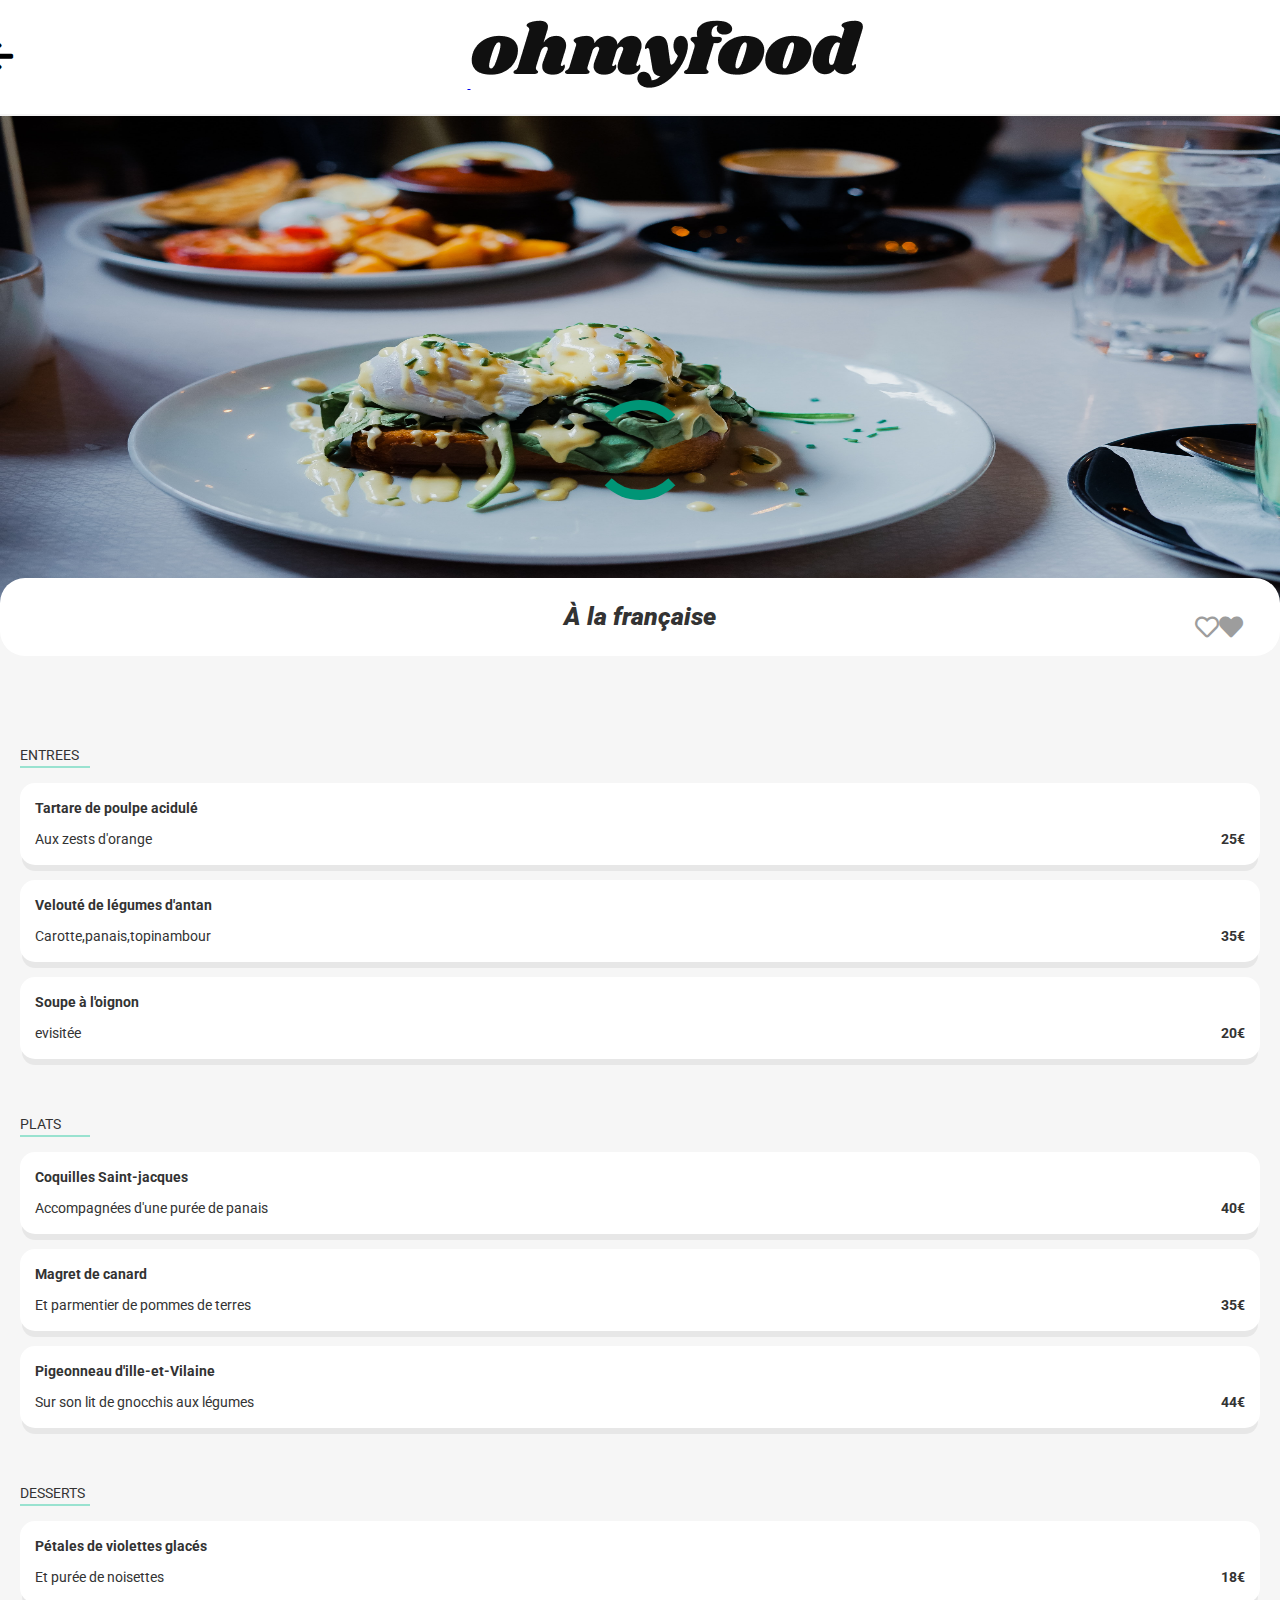
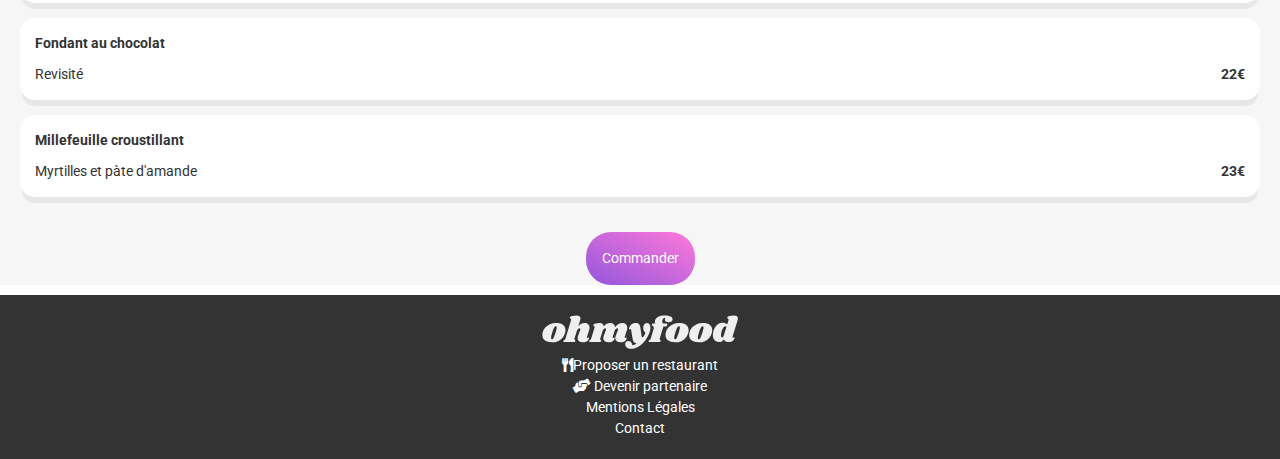
==== A_la_francaise.html @ a5523b83 "update project" ====
<!DOCTYPE html>
<html>


<head>
    <meta charset="utf-8" />
    <meta http-equiv="X-UA-Compatible" content="IE=edge" />
    <meta name="viewport" content="width=device-width, initial-scale=1" />
    <title>À la française</title>
    <meta name="description" content="À la française" />
    <link rel="shortcut icon" href="images/logo/ohmyfood@2x.svg" type="image/x-icon" />
    <link rel="preconnect" href="https://fonts.gstatic.com" />
    <link href="https://fonts.googleapis.com/css2?family=Shrikhand&display=swap" rel="stylesheet" />
    <link rel="preconnect" href="https://fonts.gstatic.com" />
    <link rel="preconnect" href="https://fonts.gstatic.com" />
    <link href="https://fonts.googleapis.com/css2?family=Roboto:ital,wght@0,100;0,300;0,400;0,500;0,700;0,900;1,100;1,300;1,400;1,500;1,700;1,900&display=swap" rel="stylesheet">

    <link rel="stylesheet" href="https://use.fontawesome.com/releases/v5.8.1/css/all.css" crossorigin="anonymous">
    <link rel="stylesheet" href="https://cdnjs.cloudflare.com/ajax/libs/font-awesome/4.7.0/css/font-awesome.min.css">
    <link rel="stylesheet" href="main.css">

</head>

<body>
    <div id="Bloc-page">
        <header>
            <div id="titre-principal">
                <a href="Accueil.html"> <i class="fas fa-arrow-left"></i> </a><img src="images/logo/ohmyfood.png" alt="logo-ohmyfood" />
            </div>
        </header>
        <div class="image-entete">
            <img src="images/restaurants/toa-heftiba-DQKerTsQwi0-unsplash.jpg" alt="À la française" title="À la française" />
            <h1>À la française</h1>
            <div class="heart"><i class="far fa-heart"></i><i class="fas fa-heart"></i></div>
        </div>
        <div class="block-item">
            <span class="title">ENTREES</span>
            <ul>
                <li class="animate-card">
                    <h2>Tartare de poulpe acidulé</h2>
                    <span>Aux zests d'orange</span>
                    <span class="price">25€</span>
                </li>
                <li class="animate-card">
                    <h2>Velouté de légumes d'antan</h2>
                    <span>Carotte,panais,topinambour</span>
                    <span class="price">35€</span>
                </li>
                <li class="animate-card">
                    <h2>Soupe à l'oignon</h2>
                    <span>evisitée</span>
                    <span class="price">20€</span>
                </li>
            </ul>
        </div>
        <div class="block-item">
            <span class="title">PLATS</span>
            <ul>
                <li class="animate-card">
                    <h2>Coquilles Saint-jacques</h2>
                    <span>Accompagnées d'une purée de panais</span>
                    <span class="price">40€</span>
                </li>
                <li class="animate-card">
                    <h2>Magret de canard</h2>
                    <span>Et parmentier de pommes de terres</span>
                    <span class="price">35€</span>
                </li>
                <li class="animate-card">
                    <h2>Pigeonneau d'ille-et-Vilaine</h2>
                    <span>Sur son lit de gnocchis aux légumes</span>
                    <span class="price">44€</span>
                </li>
            </ul>
        </div>
        <div class="block-item">
            <span class="title">DESSERTS</span>
            <ul>
                <li class="animate-card">
                    <h2>Pétales de violettes glacés</h2>
                    <span>Et purée de noisettes</span>
                    <span class="price">18€</span>
                </li>
                <li class="animate-card">
                    <h2>Fondant au chocolat</h2>
                    <span>Revisité</span>
                    <span class="price">22€</span>
                </li>
                <li class="animate-card">
                    <h2>Millefeuille croustillant</h2>
                    <span>Myrtilles et pàte d'amande</span>
                    <span class="price">23€</span>
                </li>
            </ul>
        </div>
        <div class="Commander"><span>Commander</span></div>
    </div>





    <footer>
        <div class="footer">
            <div class="footer__logo"> <img src="images/logo/ohmyfood@2x.svg" alt="logo-ohmyfood" /></div>
            <div class="footer__url">
                <ul class="footer__url__list">
                    <li> <a href="#"><i class="fas fa-utensils footer__icon"></i>Proposer un restaurant</a></li>
                    <li>
                        <a href="#"></a><i class="fas fa-hands-helping footer__icon"></i> Devenir partenaire</a>
                    </li>
                    <li><a href="#">Mentions Légales</a></li>
                    <li><a href="mailto:test@test.local">Contact</a></li>
                </ul>
            </div>
        </div>
    </footer>
    <div class="spinloader spinloader--full-height"></div>


</body>

</html>
---- main.css ----
@charset "UTF-8";
/*! minireset.css v0.0.6 | MIT License | github.com/jgthms/minireset.css */
html,
body,
p,
ol,
ul,
li,
dl,
dt,
dd,
blockquote,
figure,
fieldset,
legend,
textarea,
pre,
iframe,
hr,
h1,
h2,
h3,
h4,
h5,
h6 {
  margin: 0;
  padding: 0; }

h1,
h2,
h3,
h4,
h5,
h6 {
  font-size: 100%;
  font-weight: normal; }

ul {
  list-style: none; }

button,
input,
select {
  margin: 0; }

html {
  box-sizing: border-box; }

*,
*::before,
*::after {
  box-sizing: inherit; }

img,
video {
  height: auto;
  max-width: 100%; }

iframe {
  border: 0; }

table {
  border-collapse: collapse;
  border-spacing: 0; }

td,
th {
  padding: 0; }

/*Coleurs de base du site*/
/*Charte d'écriture*/
/*Font type*/
header {
  display: flex;
  flex-direction: column;
  background-color: #e9e9e9; }
  header div#titre-principal {
    text-align: center;
    padding: 15px;
    background: white;
    box-shadow: 0 1px 4px #000;
    border-bottom: 2px solid #f4f4f4;
    padding: 20px; }

div#fonctionnement {
  text-align: center;
  background-color: white; }
  div#fonctionnement span {
    font-weight: bold;
    font-size: 25px;
    text-align: center;
    display: block; }
  div#fonctionnement ol {
    width: 100%;
    float: left;
    list-style: none;
    background-color: white; }
    div#fonctionnement ol li {
      padding: 18px;
      border-radius: 25px;
      background-color: #ccc;
      display: inline-block;
      margin-bottom: 10px;
      position: relative;
      margin-right: 150px;
      box-shadow: 0px 7px 2px 1px #afafaf; }
      div#fonctionnement ol li span.number {
        background-color: #9356dc;
        border-radius: 25px;
        font-size: small;
        color: white;
        width: 30px;
        height: 30px;
        line-height: 30px;
        left: -18px;
        position: absolute; }
      div#fonctionnement ol li:hover {
        background-color: #afafaf; }
        div#fonctionnement ol li:hover i.fas {
          color: #9356dc; }
      div#fonctionnement ol li i.fas {
        padding-left: 10px;
        padding-right: 10px; }
      div#fonctionnement ol li a {
        color: #000;
        text-decoration: none; }

div#explorer {
  text-align: center; }
  div#explorer span {
    font-weight: bold;
    font-size: 25px; }
  div#explorer p {
    font-size: 25px;
    font-weight: bold; }

.localisation form {
  background: #ccc;
  padding: 20px;
  position: relative; }
  .localisation form .fa-map-marker-alt {
    position: absolute;
    left: 42%;
    top: 21px;
    font-size: 22px; }
  .localisation form #recherche {
    width: 100%;
    height: 30px;
    border: none;
    background: none;
    text-align: center;
    font-size: 24px; }
    .localisation form #recherche:focus {
      outline: none; }
    .localisation form #recherche::placeholder {
      color: #000; }

div#restaurant {
  height: 315px;
  width: 100%; }
  div#restaurant .item {
    display: block;
    float: left;
    width: 25%;
    padding: 2%; }
    div#restaurant .item .nouveau {
      font-size: larger;
      position: relative;
      bottom: 178px;
      left: 44px;
      background-color: lightgreen;
      padding: 6px;
      border-radius: 3px; }
    div#restaurant .item a img {
      width: 100%;
      display: flex;
      float: left;
      display: inline;
      height: 170px;
      padding: 0 10px;
      border-radius: 25px 25px 25px 25px; }
    div#restaurant .item .name {
      float: left; }
    div#restaurant .item .heart {
      text-align: right; }
    div#restaurant .item p {
      font-size: large;
      font-weight: bold; }
    div#restaurant .item span {
      font-size: larger;
      font-weight: 100; }
    div#restaurant .item i {
      cursor: pointer;
      top: 20px;
      position: relative; }

.heart .hoverB:hover, .heart:hover, .heart .hoverA:hover {
  transition: 1s 0s ease; }

.heart {
  position: relative;
  margin-right: 22px;
  margin-top: 4px; }
  .heart i {
    color: #9d9d9d;
    font-size: 24px;
    left: 11%; }
  .heart .hoverB {
    left: 0;
    opacity: 0;
    position: absolute; }
    .heart .hoverB:hover {
      background: linear-gradient(#ff79da, #9356dc);
      -webkit-text-fill-color: transparent;
      -webkit-background-clip: text;
      opacity: 1;
      z-index: 999; }
  .heart:hover {
    cursor: pointer;
    overflow: hidden;
    opacity: 1; }
  .heart .hoverA:hover {
    opacity: 0; }

footer a {
  text-decoration: none;
  color: #fff; }

.footer {
  background: #333;
  padding: 20px;
  text-align: center;
  color: #fff; }
  .footer__logo {
    filter: invert(50); }

.footer-icon {
  margin-right: 15px; }

/*Coleurs de base du site*/
/*Charte d'écriture*/
/*Font type*/
html,
body {
  font-family: "Roboto", sans-serif; }

div#Bloc-page {
  background-color: #f6f6f6; }

body {
  background-color: #fff;
  color: #333;
  font-family: Roboto, sans-serif;
  font-size: 0.875rem;
  line-height: 1.5;
  margin: 0;
  text-align: left;
  overflow-x: hidden; }

header div#titre-principal {
  text-align: center;
  padding: 15px;
  background: white;
  box-shadow: 0 1px 4px #000;
  border-bottom: 2px solid #f4f4f4;
  padding: 20px; }
  header div#titre-principal a i.fas.fa-arrow-left {
    color: black;
    width: 50px;
    font-size: xx-large;
    position: relative;
    right: 444px;
    bottom: 20px; }
  header div#titre-principal img {
    height: auto;
    max-width: 100%; }

.image-entete img {
  width: 100%;
  height: 500px;
  display: flex;
  margin: auto;
  text-align: center; }
.image-entete h1 {
  width: 100%;
  font-style: italic;
  font-weight: 900;
  text-align: center;
  background-color: #fff;
  border-radius: 25px 25px 25px 25px;
  position: relative;
  top: -38px;
  padding: 20px;
  font-size: 25px; }
.image-entete i {
  position: relative;
  bottom: 83px;
  left: 95%; }
  .image-entete i .far {
    cursor: pointer;
    top: 20px;
    position: relative; }
    .image-entete i .far:hover {
      color: red; }
  .image-entete i .fas {
    cursor: pointer;
    top: 20px;
    position: relative; }
    .image-entete i .fas:hover {
      color: red; }

.block-item {
  margin-bottom: 15px;
  padding: 20px; }
  .block-item .title::after {
    display: block;
    height: 2px;
    width: 70px;
    background: #99E2D0;
    content: " "; }
  .block-item ul li {
    background: #fff;
    margin-top: 15px;
    padding: 15px;
    border-radius: 15px;
    box-shadow: 0px 8px 0px -2px #e7e7e7; }
    .block-item ul li h2 {
      margin-bottom: 10px;
      font-weight: bold; }
    .block-item ul li span {
      font-weight: 400; }
      .block-item ul li span.price {
        float: right;
        font-weight: bold; }

.Commander {
  background: linear-gradient(27deg, #9356DC, #FF79DA 100%);
  text-decoration: none;
  padding: 16px;
  border-radius: 25px;
  color: white;
  width: max-content;
  position: relative;
  margin: auto;
  margin-bottom: 10px; }

/*Coleurs de base du site*/
/*Charte d'écriture*/
/*Font type*/
.custom-button {
  padding: 16px;
  display: inline-block;
  border-radius: 25px;
  color: #fff;
  text-decoration: none;
  background: linear-gradient(27deg, #ff79da, #9356dc 100%);
  text-align: center; }

.spinloader {
  display: flex;
  justify-content: center;
  overflow: hidden;
  position: relative; }
  .spinloader::after {
    content: "";
    width: 100px;
    height: 100px;
    border: 10px solid transparent;
    border-top-color: #009576;
    border-bottom-color: #009576;
    border-radius: 50%;
    -webkit-animation: spinloader 3s forwards;
    animation: spinloader 3s forwards; }
  .spinloader--full-height {
    align-items: center;
    height: 100%;
    position: absolute;
    left: 0;
    right: 0;
    top: 0;
    margin: 0 auto; }

@keyframes spinloader {
  from {
    transform: rotate(0deg);
    opacity: 1; }
  to {
    transform: rotate(360deg);
    opacity: 0; } }
.animate-card {
  position: relative;
  -webkit-animation-name: animate-card;
  -webkit-animation-duration: 2s;
  animation-name: animate-card;
  animation-duration: 2s; }

@-webkit-keyframes animate-card {
  from {
    bottom: -50px;
    opacity: 0; }
  to {
    bottom: 0px;
    opacity: 1; } }
@keyframes animate-card {
  from {
    bottom: -50px;
    opacity: 0; }
  to {
    bottom: 0;
    opacity: 1; } }

/*# sourceMappingURL=main.css.map */
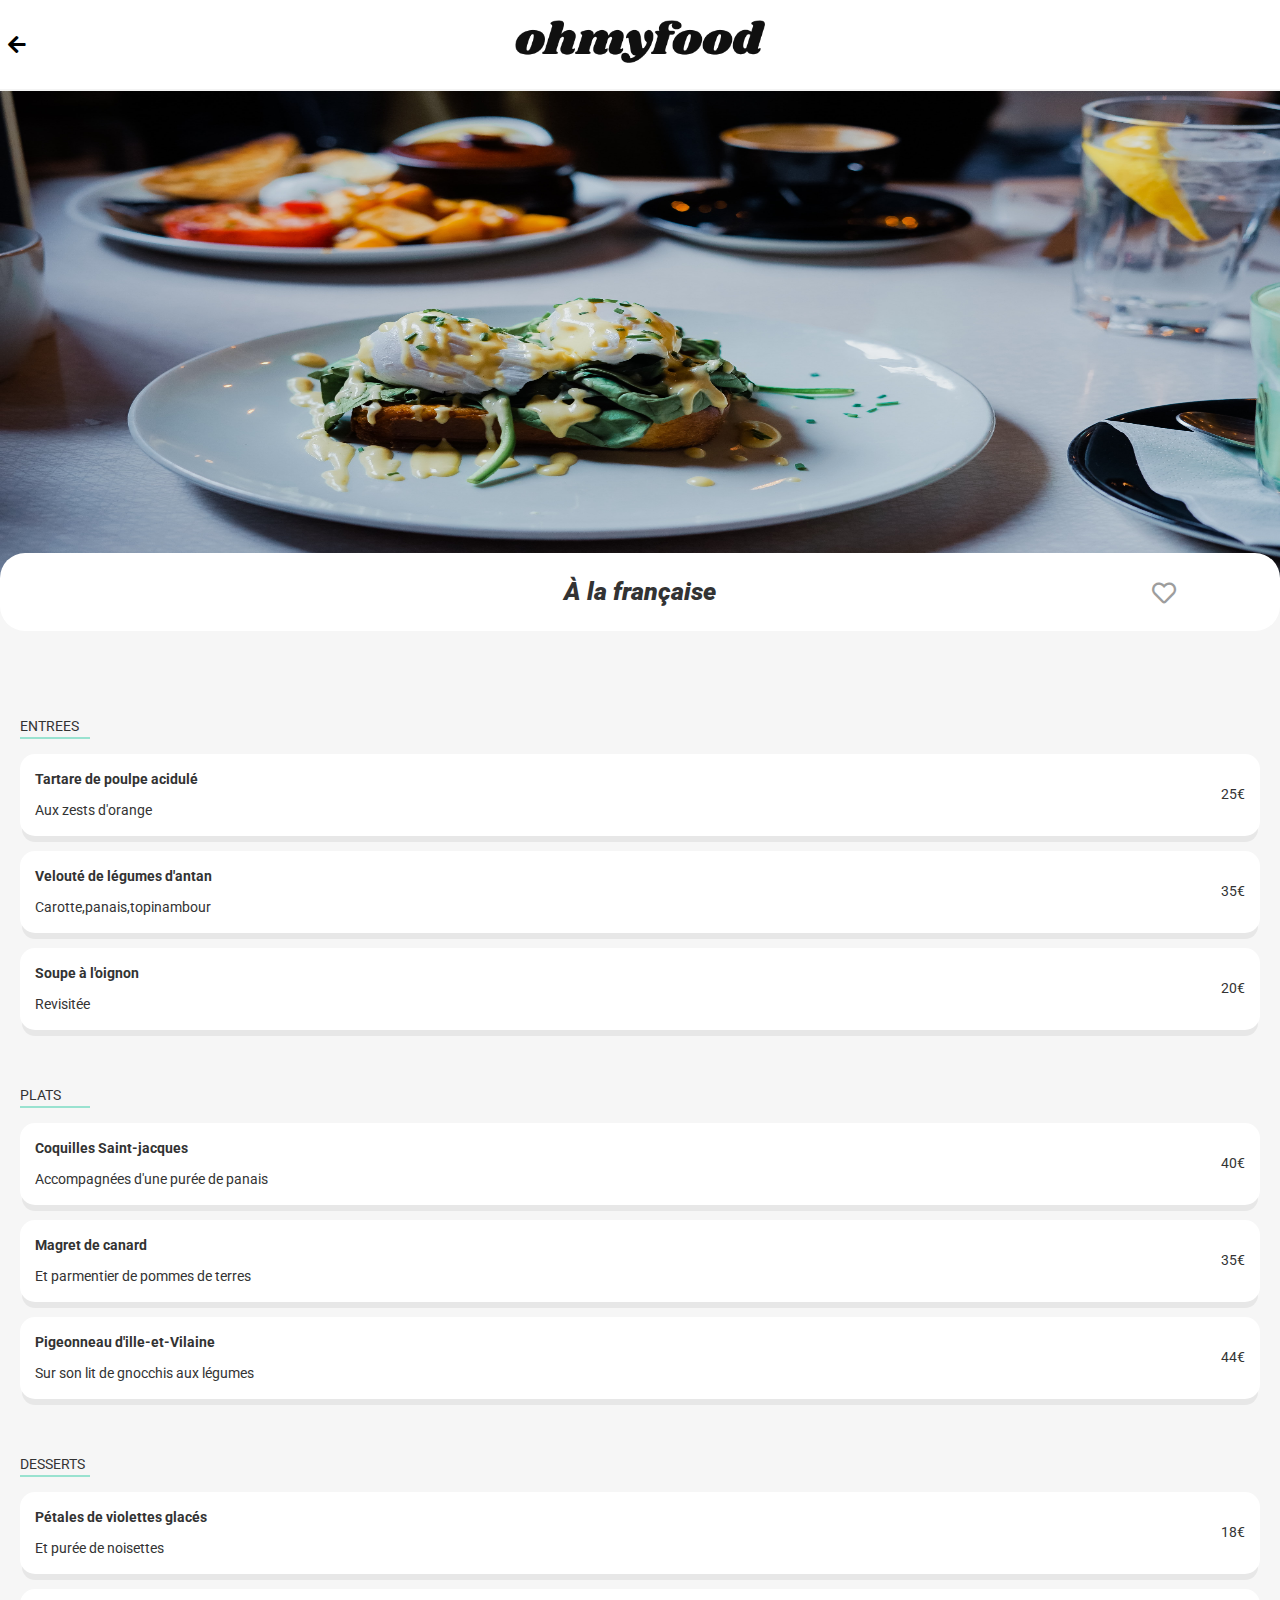
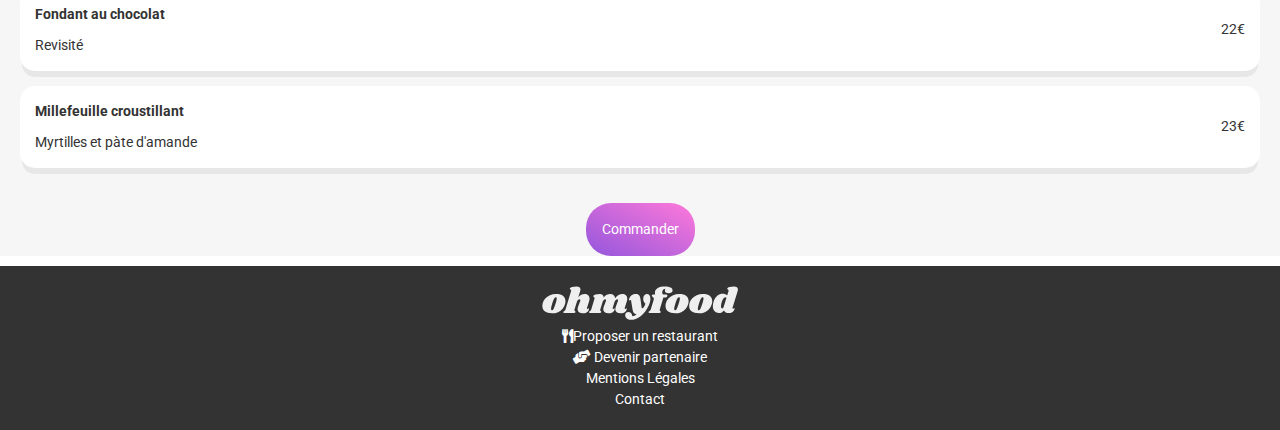
==== commit c180adbd: "update project" ====
--- a/A_la_francaise.html
+++ b/A_la_francaise.html
@@ -31,25 +31,45 @@
         <div class="image-entete">
             <img src="images/restaurants/toa-heftiba-DQKerTsQwi0-unsplash.jpg" alt="À la française" title="À la française" />
             <h1>À la française</h1>
-            <div class="heart"><i class="far fa-heart"></i><i class="fas fa-heart"></i></div>
+
+            <div class="like"><i class="far fa-heart default-icon"></i><i class="fas fa-heart hover-icon"></i>
+            </div>
         </div>
         <div class="block-item">
             <span class="title">ENTREES</span>
             <ul>
                 <li class="animate-card">
-                    <h2>Tartare de poulpe acidulé</h2>
-                    <span>Aux zests d'orange</span>
-                    <span class="price">25€</span>
+                    <div class="item-header">
+                        <h2>Tartare de poulpe acidulé</h2>
+                        <span>Aux zests d'orange</span>
+                    </div>
+
+                    <div class="item-price">25€</div>
+                    <div class="checkbox">
+                        <i class="fas fa-check-circle btn-checked"></i>
+                    </div>
                 </li>
                 <li class="animate-card">
-                    <h2>Velouté de légumes d'antan</h2>
-                    <span>Carotte,panais,topinambour</span>
-                    <span class="price">35€</span>
+                    <div class="item-header">
+                        <h2>Velouté de légumes d'antan</h2>
+                        <span>Carotte,panais,topinambour</span>
+                    </div>
+                    <div class="item-price">35€
+                    </div>
+                    <div class="checkbox">
+                        <i class="fas fa-check-circle btn-checked"></i>
+                    </div>
                 </li>
                 <li class="animate-card">
-                    <h2>Soupe à l'oignon</h2>
-                    <span>evisitée</span>
-                    <span class="price">20€</span>
+                    <div class="item-header">
+                        <h2>Soupe à l'oignon</h2>
+                        <span>Revisitée</span>
+                    </div>
+                    <div class="item-price">20€
+                    </div>
+                    <div class="checkbox">
+                        <i class="fas fa-check-circle btn-checked"></i>
+                    </div>
                 </li>
             </ul>
         </div>
@@ -57,19 +77,36 @@
             <span class="title">PLATS</span>
             <ul>
                 <li class="animate-card">
-                    <h2>Coquilles Saint-jacques</h2>
-                    <span>Accompagnées d'une purée de panais</span>
-                    <span class="price">40€</span>
+                    <div class="item-header">
+                        <h2>Coquilles Saint-jacques</h2>
+                        <span>Accompagnées d'une purée de panais</span>
+                    </div>
+                    <div class="item-price">40€</div>
+                    <div class="checkbox">
+                        <i class="fas fa-check-circle btn-checked"></i>
+                    </div>
                 </li>
                 <li class="animate-card">
-                    <h2>Magret de canard</h2>
-                    <span>Et parmentier de pommes de terres</span>
-                    <span class="price">35€</span>
+                    <div class="item-header">
+                        <h2>Magret de canard</h2>
+                        <span>Et parmentier de pommes de terres</span>
+                    </div>
+                    <div class="item-price">35€</div>
+
+                    <div class="checkbox">
+                        <i class="fas fa-check-circle btn-checked"></i>
+                    </div>
                 </li>
                 <li class="animate-card">
-                    <h2>Pigeonneau d'ille-et-Vilaine</h2>
-                    <span>Sur son lit de gnocchis aux légumes</span>
-                    <span class="price">44€</span>
+                    <div class="item-header">
+                        <h2>Pigeonneau d'ille-et-Vilaine</h2>
+                        <span>Sur son lit de gnocchis aux légumes</span>
+                    </div>
+                    <div class="item-price">44€</div>
+
+                    <div class="checkbox">
+                        <i class="fas fa-check-circle btn-checked"></i>
+                    </div>
                 </li>
             </ul>
         </div>
@@ -77,19 +114,35 @@
             <span class="title">DESSERTS</span>
             <ul>
                 <li class="animate-card">
-                    <h2>Pétales de violettes glacés</h2>
-                    <span>Et purée de noisettes</span>
-                    <span class="price">18€</span>
+                    <div class="item-header">
+                        <h2>Pétales de violettes glacés</h2>
+                        <span>Et purée de noisettes</span>
+                    </div>
+                    <div class="item-price">18€</div>
+
+                    <div class="checkbox">
+                        <i class="fas fa-check-circle btn-checked"></i>
+                    </div>
                 </li>
                 <li class="animate-card">
-                    <h2>Fondant au chocolat</h2>
-                    <span>Revisité</span>
-                    <span class="price">22€</span>
+                    <div class="item-header">
+                        <h2>Fondant au chocolat</h2>
+                        <span>Revisité</span>
+                    </div>
+                    <div class="item-price">22€</div>
+                    <div class="checkbox">
+                        <i class="fas fa-check-circle btn-checked"></i>
+                    </div>
                 </li>
                 <li class="animate-card">
-                    <h2>Millefeuille croustillant</h2>
-                    <span>Myrtilles et pàte d'amande</span>
-                    <span class="price">23€</span>
+                    <div class="item-header">
+                        <h2>Millefeuille croustillant</h2>
+                        <span>Myrtilles et pàte d'amande</span>
+                    </div>
+                    <div class="item-price">23€</div>
+                    <div class="checkbox">
+                        <i class="fas fa-check-circle btn-checked"></i>
+                    </div>
                 </li>
             </ul>
         </div>
@@ -115,7 +168,9 @@
             </div>
         </div>
     </footer>
-    <div class="spinloader spinloader--full-height"></div>
+    <div class="spinloader spinloader--full-height">
+
+    </div>
 
 
 </body>
--- a/main.css
+++ b/main.css
@@ -70,6 +70,13 @@
 /*Coleurs de base du site*/
 /*Charte d'écriture*/
 /*Font type*/
+html,
+body {
+  overflow-x: hidden; }
+
+img {
+  max-width: 100%; }
+
 header {
   display: flex;
   flex-direction: column;
@@ -82,14 +89,36 @@
     border-bottom: 2px solid #f4f4f4;
     padding: 20px; }
 
+footer a {
+  text-decoration: none;
+  color: #fff; }
+
+.footer {
+  background: #333;
+  padding: 20px;
+  text-align: center;
+  color: #fff;
+  float: left;
+  width: 100%; }
+  .footer__logo {
+    filter: invert(50); }
+
+.footer-icon {
+  margin-right: 15px; }
+
+/*Coleurs de base du site*/
+/*Charte d'écriture*/
+/*Font type*/
 div#fonctionnement {
   text-align: center;
-  background-color: white; }
+  background-color: white;
+  padding: 20px; }
   div#fonctionnement span {
     font-weight: bold;
     font-size: 25px;
     text-align: center;
-    display: block; }
+    display: block;
+    margin-bottom: 20px; }
   div#fonctionnement ol {
     width: 100%;
     float: left;
@@ -98,12 +127,16 @@
     div#fonctionnement ol li {
       padding: 18px;
       border-radius: 25px;
-      background-color: #ccc;
+      background-color: #f6f6f6;
       display: inline-block;
       margin-bottom: 10px;
       position: relative;
       margin-right: 150px;
-      box-shadow: 0px 7px 2px 1px #afafaf; }
+      box-shadow: 2px 2px 10px 2px #e9e9e9; }
+      @media (max-width: 991.98px) {
+        div#fonctionnement ol li {
+          width: 100%;
+          margin-bottom: 16px; } }
       div#fonctionnement ol li span.number {
         background-color: #9356dc;
         border-radius: 25px;
@@ -114,6 +147,9 @@
         line-height: 30px;
         left: -18px;
         position: absolute; }
+        @media (max-width: 991.98px) {
+          div#fonctionnement ol li span.number {
+            left: 0; } }
       div#fonctionnement ol li:hover {
         background-color: #afafaf; }
         div#fonctionnement ol li:hover i.fas {
@@ -126,16 +162,17 @@
         text-decoration: none; }
 
 div#explorer {
-  text-align: center; }
+  text-align: center;
+  padding: 20px; }
   div#explorer span {
     font-weight: bold;
     font-size: 25px; }
   div#explorer p {
     font-size: 25px;
-    font-weight: bold; }
+    font-weight: 300; }
 
 .localisation form {
-  background: #ccc;
+  background: #eaeaea;
   padding: 20px;
   position: relative; }
   .localisation form .fa-map-marker-alt {
@@ -143,109 +180,117 @@
     left: 42%;
     top: 21px;
     font-size: 22px; }
-  .localisation form #recherche {
-    width: 100%;
-    height: 30px;
-    border: none;
-    background: none;
-    text-align: center;
-    font-size: 24px; }
-    .localisation form #recherche:focus {
-      outline: none; }
-    .localisation form #recherche::placeholder {
-      color: #000; }
+    @media (max-width: 991.98px) {
+      .localisation form .fa-map-marker-alt {
+        left: 0px; } }
+.localisation #recherche {
+  width: 100%;
+  height: 30px;
+  border: none;
+  background: none;
+  text-align: center;
+  font-size: 24px; }
+  .localisation #recherche:focus {
+    outline: none; }
+  .localisation #recherche::placeholder {
+    color: #000; }
 
 div#restaurant {
-  height: 315px;
-  width: 100%; }
+  display: block;
+  float: left;
+  width: 100%;
+  background: #f6f6f6; }
+  @media (max-width: 991.98px) {
+    div#restaurant {
+      padding: 25px; } }
   div#restaurant .item {
     display: block;
     float: left;
-    width: 25%;
-    padding: 2%; }
+    width: 23%;
+    position: relative;
+    background: #fff;
+    margin: 1%;
+    border-radius: 25px;
+    box-shadow: 2px 2px 10px 2px #e9e9e9; }
+    @media (max-width: 991.98px) {
+      div#restaurant .item {
+        float: none;
+        width: 100%;
+        margin: 0;
+        margin-bottom: 15px; } }
     div#restaurant .item .nouveau {
-      font-size: larger;
-      position: relative;
-      bottom: 178px;
-      left: 44px;
-      background-color: lightgreen;
-      padding: 6px;
-      border-radius: 3px; }
+      background: #99e2d0;
+      color: #008766;
+      position: absolute;
+      padding: 2px 10px;
+      border-radius: 3px;
+      font-size: 15px;
+      font-weight: bold;
+      top: 20px;
+      right: 17px; }
+      div#restaurant .item .nouveau span {
+        font-size: 14px;
+        font-weight: 400; }
     div#restaurant .item a img {
       width: 100%;
       display: flex;
       float: left;
       display: inline;
       height: 170px;
-      padding: 0 10px;
-      border-radius: 25px 25px 25px 25px; }
+      border-radius: 25px 25px 0px 0px; }
+      @media (max-width: 991.98px) {
+        div#restaurant .item a img {
+          height: auto; } }
     div#restaurant .item .name {
       float: left; }
+      div#restaurant .item .name span {
+        font-size: larger;
+        font-weight: 400; }
     div#restaurant .item .heart {
       text-align: right; }
     div#restaurant .item p {
       font-size: large;
       font-weight: bold; }
-    div#restaurant .item span {
-      font-size: larger;
-      font-weight: 100; }
     div#restaurant .item i {
       cursor: pointer;
       top: 20px;
       position: relative; }
 
-.heart .hoverB:hover, .heart:hover, .heart .hoverA:hover {
+.heart-block {
+  display: flex;
+  justify-content: space-between;
+  flex-direction: row;
+  flex-wrap: nowrap;
+  width: 100%;
+  padding: 15px 10px; }
+  .heart-block .like {
+    position: relative;
+    margin-right: 22px;
+    margin-top: 4px;
+    float: left; }
+    .heart-block .like i {
+      color: #9d9d9d;
+      font-size: 24px;
+      left: 50%; }
+    .heart-block .like .hover-icon {
+      left: 0;
+      opacity: 0;
+      position: absolute; }
+      .heart-block .like .hover-icon:hover {
+        background: linear-gradient(#ff79da, #9356dc);
+        -webkit-text-fill-color: transparent;
+        -webkit-background-clip: text;
+        opacity: 1;
+        z-index: 999; }
+    .heart-block .like:hover {
+      cursor: pointer;
+      overflow: hidden;
+      opacity: 1; }
+    .heart-block .like .default-icon:hover {
+      opacity: 0; }
+
+.heart-block .like .hover-icon:hover, .heart-block .like:hover, .image-entete .hover-icon:hover, .image-entete:hover, .image-entete .default-icon:hover {
   transition: 1s 0s ease; }
-
-.heart {
-  position: relative;
-  margin-right: 22px;
-  margin-top: 4px; }
-  .heart i {
-    color: #9d9d9d;
-    font-size: 24px;
-    left: 11%; }
-  .heart .hoverB {
-    left: 0;
-    opacity: 0;
-    position: absolute; }
-    .heart .hoverB:hover {
-      background: linear-gradient(#ff79da, #9356dc);
-      -webkit-text-fill-color: transparent;
-      -webkit-background-clip: text;
-      opacity: 1;
-      z-index: 999; }
-  .heart:hover {
-    cursor: pointer;
-    overflow: hidden;
-    opacity: 1; }
-  .heart .hoverA:hover {
-    opacity: 0; }
-
-footer a {
-  text-decoration: none;
-  color: #fff; }
-
-.footer {
-  background: #333;
-  padding: 20px;
-  text-align: center;
-  color: #fff; }
-  .footer__logo {
-    filter: invert(50); }
-
-.footer-icon {
-  margin-right: 15px; }
-
-/*Coleurs de base du site*/
-/*Charte d'écriture*/
-/*Font type*/
-html,
-body {
-  font-family: "Roboto", sans-serif; }
-
-div#Bloc-page {
-  background-color: #f6f6f6; }
 
 body {
   background-color: #fff;
@@ -257,6 +302,13 @@
   text-align: left;
   overflow-x: hidden; }
 
+div#Bloc-page {
+  background-color: #f6f6f6;
+  position: relative;
+  z-index: 99; }
+  div#Bloc-page a {
+    text-decoration: none; }
+
 header div#titre-principal {
   text-align: center;
   padding: 15px;
@@ -264,16 +316,18 @@
   box-shadow: 0 1px 4px #000;
   border-bottom: 2px solid #f4f4f4;
   padding: 20px; }
-  header div#titre-principal a i.fas.fa-arrow-left {
+  header div#titre-principal a {
+    text-decoration: none;
     color: black;
     width: 50px;
-    font-size: xx-large;
-    position: relative;
-    right: 444px;
-    bottom: 20px; }
+    font-size: 20px;
+    position: absolute;
+    top: 30px;
+    left: -8px; }
   header div#titre-principal img {
     height: auto;
-    max-width: 100%; }
+    max-width: 100%;
+    width: 250px; }
 
 .image-entete img {
   width: 100%;
@@ -292,22 +346,33 @@
   top: -38px;
   padding: 20px;
   font-size: 25px; }
+.image-entete .like {
+  position: relative;
+  bottom: 88px;
+  left: 90%; }
 .image-entete i {
-  position: relative;
-  bottom: 83px;
-  left: 95%; }
-  .image-entete i .far {
-    cursor: pointer;
-    top: 20px;
-    position: relative; }
-    .image-entete i .far:hover {
-      color: red; }
-  .image-entete i .fas {
-    cursor: pointer;
-    top: 20px;
-    position: relative; }
-    .image-entete i .fas:hover {
-      color: red; }
+  color: #9d9d9d;
+  font-size: 24px;
+  left: 50%; }
+.image-entete .hover-icon {
+  left: 0px;
+  opacity: 0;
+  position: absolute; }
+  .image-entete .hover-icon:hover {
+    background: linear-gradient(#ff79da, #9356dc);
+    -webkit-text-fill-color: transparent;
+    -webkit-background-clip: text;
+    opacity: 1;
+    z-index: 999; }
+.image-entete:hover {
+  cursor: pointer;
+  overflow: hidden;
+  opacity: 1; }
+.image-entete .default-icon:hover {
+  opacity: 0; }
+
+.heart-block .like .hover-icon:hover, .heart-block .like:hover, .image-entete .hover-icon:hover, .image-entete:hover, .image-entete .default-icon:hover {
+  transition: 1s 0s ease; }
 
 .block-item {
   margin-bottom: 15px;
@@ -323,7 +388,36 @@
     margin-top: 15px;
     padding: 15px;
     border-radius: 15px;
-    box-shadow: 0px 8px 0px -2px #e7e7e7; }
+    box-shadow: 0px 8px 0px -2px #e7e7e7;
+    display: flex;
+    overflow: hidden;
+    cursor: pointer; }
+    .block-item ul li i {
+      color: #fff;
+      font-size: 27px;
+      transform: Rotate(180deg);
+      transition-duration: 1s; }
+    .block-item ul li:hover .checkbox {
+      margin-right: -1rem; }
+      .block-item ul li:hover .checkbox i {
+        transform: Rotate(0deg); }
+    .block-item ul li .item-header {
+      flex: 25;
+      justify-content: flex-end;
+      align-items: flex-end; }
+    .block-item ul li .item-price {
+      display: flex;
+      justify-content: center;
+      align-items: center; }
+    .block-item ul li .checkbox {
+      display: flex;
+      justify-content: center;
+      align-items: center;
+      margin-right: -50px;
+      background-color: #99e2d0;
+      margin: -1rem -5rem -1rem 1rem;
+      width: 4rem;
+      transition-duration: .5s; }
     .block-item ul li h2 {
       margin-bottom: 10px;
       font-weight: bold; }
@@ -334,6 +428,7 @@
         font-weight: bold; }
 
 .Commander {
+  cursor: pointer;
   background: linear-gradient(27deg, #9356DC, #FF79DA 100%);
   text-decoration: none;
   padding: 16px;
